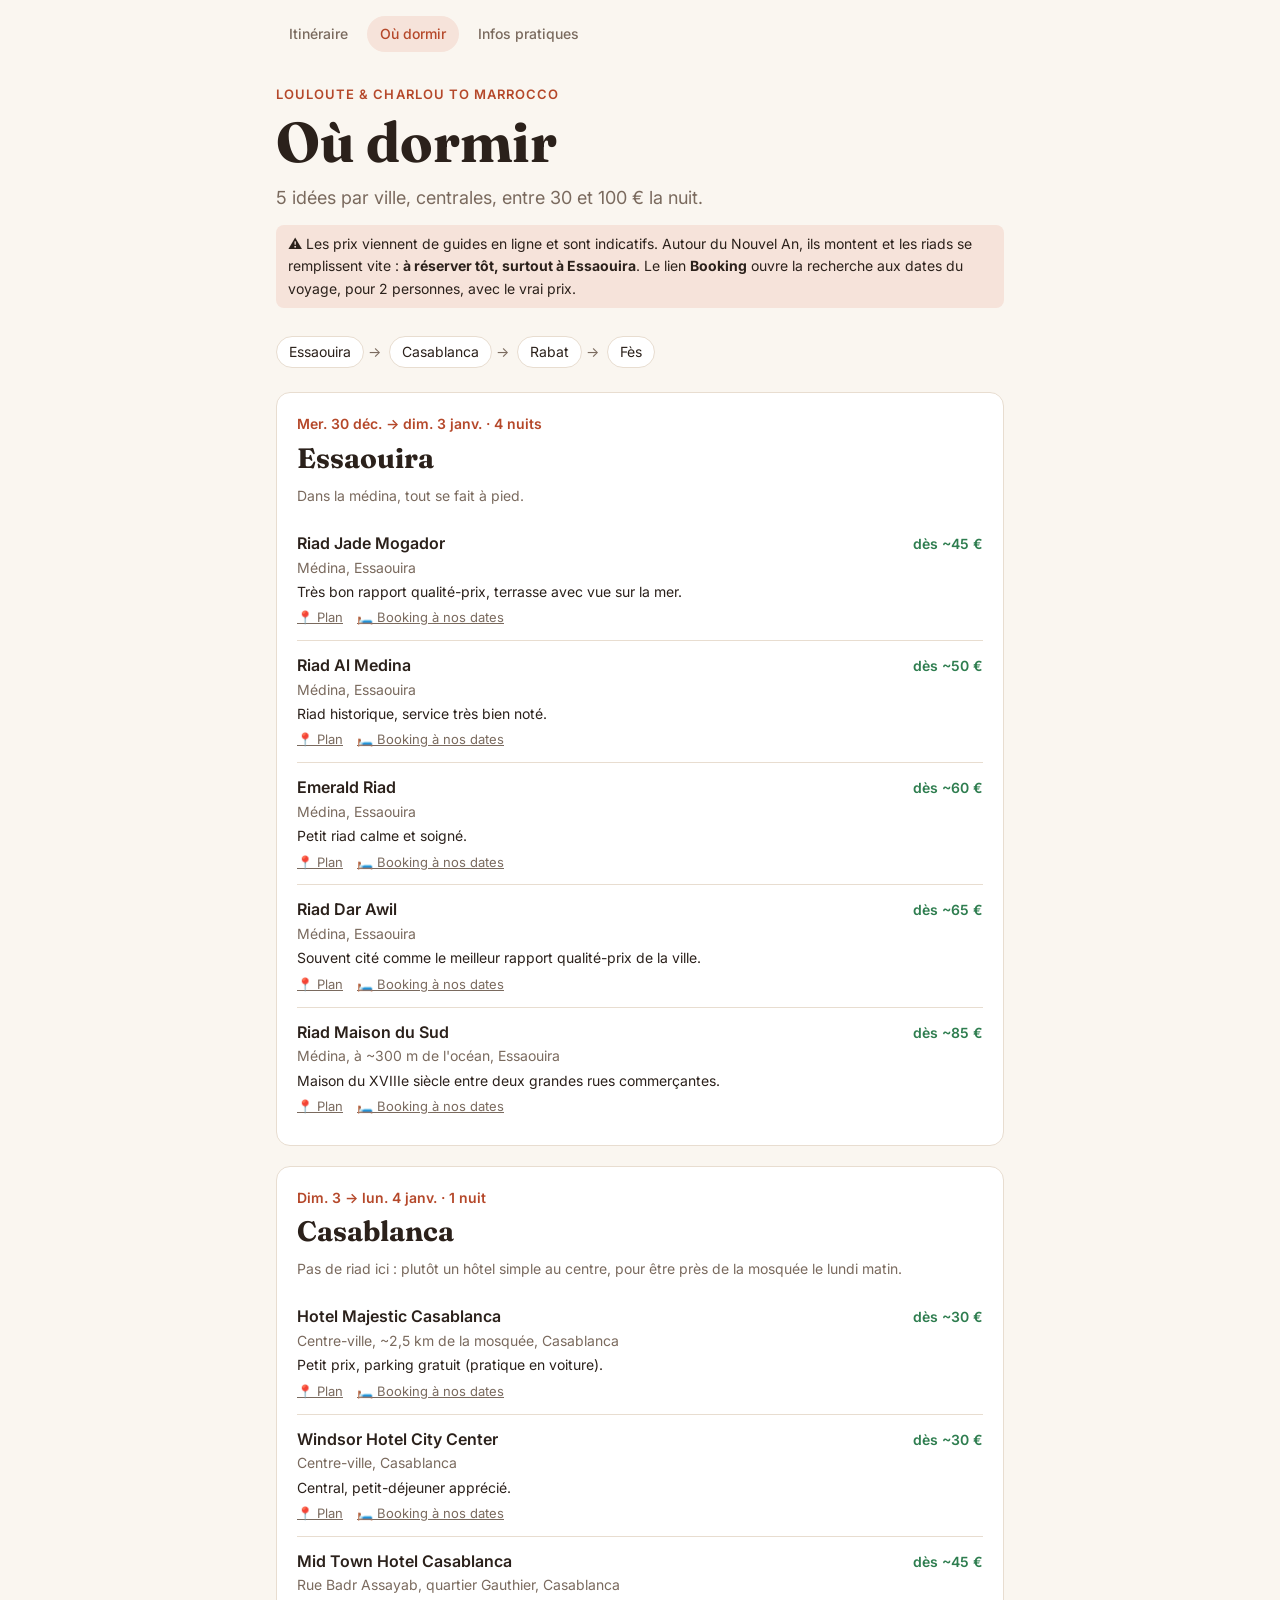
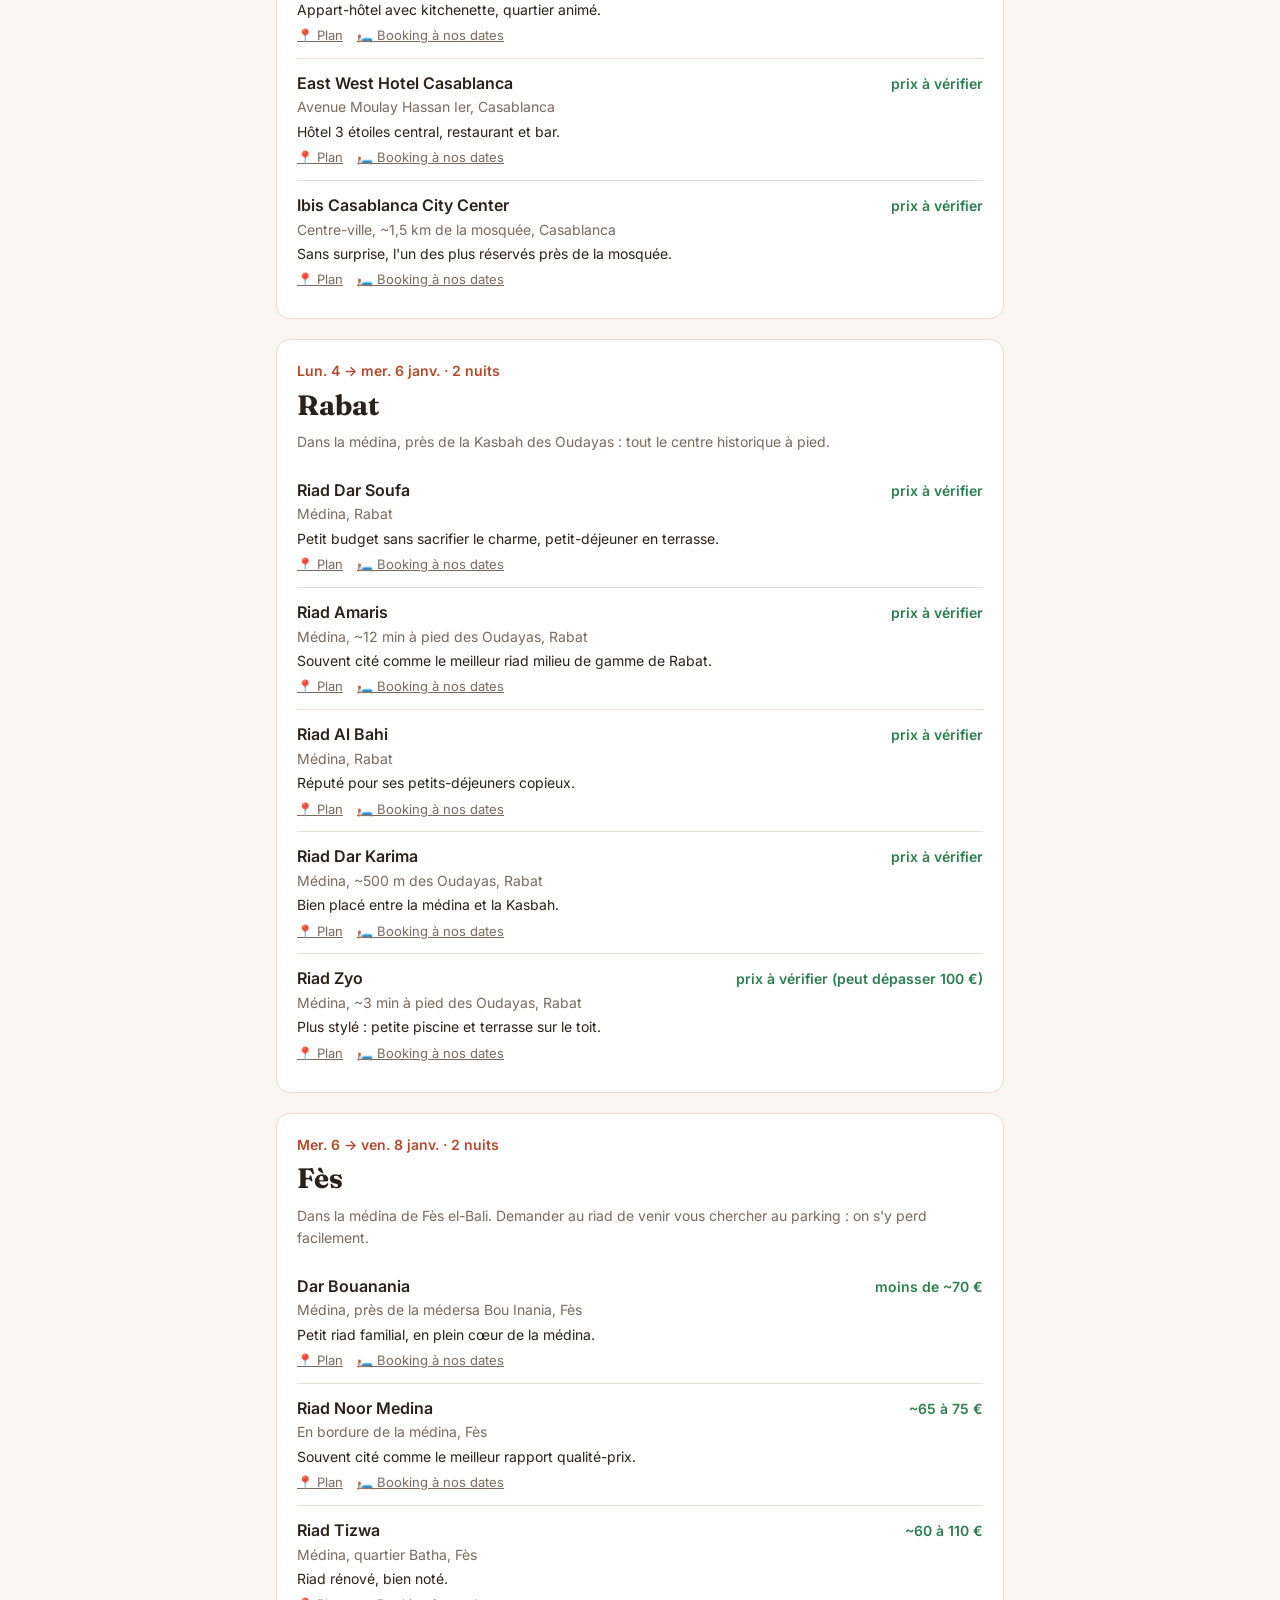
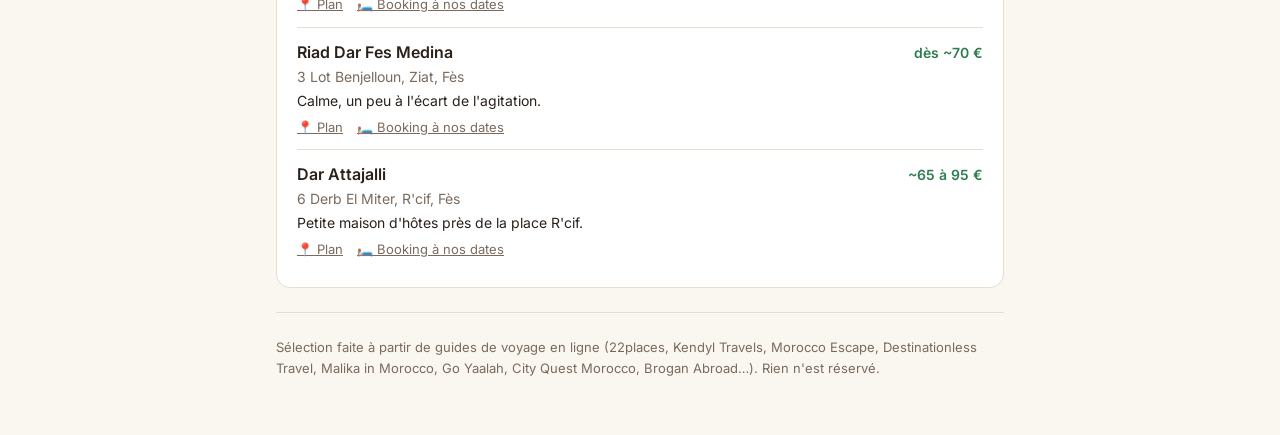
==== dormir.html @ de1e0fca "Page Où dormir : 5 hébergements par ville avec plan et recherche Booking aux dates du voyage Co-Auth" ====
<!doctype html>
<html lang="fr">
<head>
<meta charset="utf-8">
<meta name="viewport" content="width=device-width, initial-scale=1">
<title>Où dormir · Louloute &amp; Charlou</title>
<link rel="preconnect" href="https://fonts.googleapis.com">
<link rel="preconnect" href="https://fonts.gstatic.com" crossorigin>
<link href="https://fonts.googleapis.com/css2?family=Fraunces:opsz,wght@9..144,500;9..144,700&family=Inter:wght@400;500;600&display=swap" rel="stylesheet">
<link rel="stylesheet" href="style.css">
</head>
<body class="page">
<div class="wrap">

  <nav class="topnav">
    <a href="index.html">Itinéraire</a>
    <a href="dormir.html" aria-current="page">Où dormir</a>
    <a href="infos.html">Infos pratiques</a>
  </nav>

  <header>
    <div class="kicker">Louloute &amp; Charlou to Marrocco</div>
    <h1>Où dormir</h1>
    <p class="lead">5 idées par ville, centrales, entre 30 et 100 € la nuit.</p>
    <p class="warn">⚠️ Les prix viennent de guides en ligne et sont indicatifs. Autour du Nouvel An, ils montent et les riads se remplissent vite : <b>à réserver tôt, surtout à Essaouira</b>. Le lien <b>Booking</b> ouvre la recherche aux dates du voyage, pour 2 personnes, avec le vrai prix.</p>
    <ul class="route" id="cities"></ul>
  </header>

  <main id="list"></main>

  <footer>
    Sélection faite à partir de guides de voyage en ligne (22places, Kendyl Travels, Morocco Escape, Destinationless Travel, Malika in Morocco, Go Yaalah, City Quest Morocco, Brogan Abroad…). Rien n'est réservé.
  </footer>
</div>

<script>
(function () {
  var STAYS = [
    {
      id: 'essaouira', city: 'Essaouira', when: 'Mer. 30 déc. → dim. 3 janv. · 4 nuits', checkin: '2026-12-30', checkout: '2027-01-03',
      where: 'Dans la médina, tout se fait à pied.',
      hotels: [
        { name: 'Riad Jade Mogador', addr: 'Médina', price: 'dès ~45 €', why: 'Très bon rapport qualité-prix, terrasse avec vue sur la mer.' },
        { name: 'Riad Al Medina', addr: 'Médina', price: 'dès ~50 €', why: 'Riad historique, service très bien noté.' },
        { name: 'Emerald Riad', addr: 'Médina', price: 'dès ~60 €', why: 'Petit riad calme et soigné.' },
        { name: 'Riad Dar Awil', addr: 'Médina', price: 'dès ~65 €', why: 'Souvent cité comme le meilleur rapport qualité-prix de la ville.' },
        { name: 'Riad Maison du Sud', addr: 'Médina, à ~300 m de l\'océan', price: 'dès ~85 €', why: 'Maison du XVIIIe siècle entre deux grandes rues commerçantes.' }
      ]
    },
    {
      id: 'casablanca', city: 'Casablanca', when: 'Dim. 3 → lun. 4 janv. · 1 nuit', checkin: '2027-01-03', checkout: '2027-01-04',
      where: 'Pas de riad ici : plutôt un hôtel simple au centre, pour être près de la mosquée le lundi matin.',
      hotels: [
        { name: 'Hotel Majestic Casablanca', addr: 'Centre-ville, ~2,5 km de la mosquée', price: 'dès ~30 €', why: 'Petit prix, parking gratuit (pratique en voiture).' },
        { name: 'Windsor Hotel City Center', addr: 'Centre-ville', price: 'dès ~30 €', why: 'Central, petit-déjeuner apprécié.' },
        { name: 'Mid Town Hotel Casablanca', addr: 'Rue Badr Assayab, quartier Gauthier', price: 'dès ~45 €', why: 'Appart-hôtel avec kitchenette, quartier animé.' },
        { name: 'East West Hotel Casablanca', addr: 'Avenue Moulay Hassan Ier', price: 'prix à vérifier', why: 'Hôtel 3 étoiles central, restaurant et bar.' },
        { name: 'Ibis Casablanca City Center', addr: 'Centre-ville, ~1,5 km de la mosquée', price: 'prix à vérifier', why: 'Sans surprise, l\'un des plus réservés près de la mosquée.' }
      ]
    },
    {
      id: 'rabat', city: 'Rabat', when: 'Lun. 4 → mer. 6 janv. · 2 nuits', checkin: '2027-01-04', checkout: '2027-01-06',
      where: 'Dans la médina, près de la Kasbah des Oudayas : tout le centre historique à pied.',
      hotels: [
        { name: 'Riad Dar Soufa', addr: 'Médina', price: 'prix à vérifier', why: 'Petit budget sans sacrifier le charme, petit-déjeuner en terrasse.' },
        { name: 'Riad Amaris', addr: 'Médina, ~12 min à pied des Oudayas', price: 'prix à vérifier', why: 'Souvent cité comme le meilleur riad milieu de gamme de Rabat.' },
        { name: 'Riad Al Bahi', addr: 'Médina', price: 'prix à vérifier', why: 'Réputé pour ses petits-déjeuners copieux.' },
        { name: 'Riad Dar Karima', addr: 'Médina, ~500 m des Oudayas', price: 'prix à vérifier', why: 'Bien placé entre la médina et la Kasbah.' },
        { name: 'Riad Zyo', addr: 'Médina, ~3 min à pied des Oudayas', price: 'prix à vérifier (peut dépasser 100 €)', why: 'Plus stylé : petite piscine et terrasse sur le toit.' }
      ]
    },
    {
      id: 'fes', city: 'Fès', when: 'Mer. 6 → ven. 8 janv. · 2 nuits', checkin: '2027-01-06', checkout: '2027-01-08',
      where: 'Dans la médina de Fès el-Bali. Demander au riad de venir vous chercher au parking : on s\'y perd facilement.',
      hotels: [
        { name: 'Dar Bouanania', addr: 'Médina, près de la médersa Bou Inania', price: 'moins de ~70 €', why: 'Petit riad familial, en plein cœur de la médina.' },
        { name: 'Riad Noor Medina', addr: 'En bordure de la médina', price: '~65 à 75 €', why: 'Souvent cité comme le meilleur rapport qualité-prix.' },
        { name: 'Riad Tizwa', addr: 'Médina, quartier Batha', price: '~60 à 110 €', why: 'Riad rénové, bien noté.' },
        { name: 'Riad Dar Fes Medina', addr: '3 Lot Benjelloun, Ziat', price: 'dès ~70 €', why: 'Calme, un peu à l\'écart de l\'agitation.' },
        { name: 'Dar Attajalli', addr: '6 Derb El Miter, R\'cif', price: '~65 à 95 €', why: 'Petite maison d\'hôtes près de la place R\'cif.' }
      ]
    }
  ];

  var cities = document.getElementById('cities'), list = document.getElementById('list');
  STAYS.forEach(function (s) {
    cities.insertAdjacentHTML('beforeend', '<li><a href="#' + s.id + '">' + s.city + '</a></li>');
    var html = '<section class="card" id="' + s.id + '"><div class="dates">' + s.when + '</div><h2>' + s.city + '</h2>' +
      '<p class="meta">' + s.where + '</p><ul class="hotels">';
    s.hotels.forEach(function (h) {
      var q = h.name + ', ' + s.city + ', Maroc';
      var maps = 'https://www.google.com/maps/search/?api=1&query=' + encodeURIComponent(q);
      var booking = 'https://www.booking.com/searchresults.fr.html?ss=' + encodeURIComponent(h.name + ' ' + s.city) +
        '&checkin=' + s.checkin + '&checkout=' + s.checkout + '&group_adults=2&no_rooms=1&group_children=0';
      html += '<li><div class="row"><span class="name">' + h.name + '</span><span class="price">' + h.price + '</span></div>' +
        '<div class="addr">' + h.addr + ', ' + s.city + '</div>' +
        '<div class="why">' + h.why + '</div>' +
        '<div class="links"><a href="' + maps + '" target="_blank" rel="noopener">📍 Plan</a>' +
        '<a href="' + booking + '" target="_blank" rel="noopener">🛏️ Booking à nos dates</a></div></li>';
    });
    html += '</ul></section>';
    list.insertAdjacentHTML('beforeend', html);
  });
})();
</script>
</body>
</html>
---- style.css ----
:root {
  --bg: #faf6f0;
  --surface: #ffffff;
  --text: #2b211b;
  --muted: #7a6a5e;
  --line: #e8ddd0;
  --accent: #b5482a;      /* terre cuite */
  --accent-soft: #f6e3da;
  --blue: #2f6fa8;        /* bleu de Chefchaouen */
  --sea: #1f7a7a;
  --check: #2e7d4f;
}
@media (prefers-color-scheme: dark) {
  :root:not([data-theme="light"]) {
    --bg: #1b1714; --surface: #25201c; --text: #f1e9e1; --muted: #b3a597;
    --line: #3a322c; --accent: #e07a5a; --accent-soft: #3a2620;
    --blue: #7fb0e0; --sea: #5fc0c0; --check: #6fcf97;
  }
}
:root[data-theme="dark"] {
  --bg: #1b1714; --surface: #25201c; --text: #f1e9e1; --muted: #b3a597;
  --line: #3a322c; --accent: #e07a5a; --accent-soft: #3a2620;
  --blue: #7fb0e0; --sea: #5fc0c0; --check: #6fcf97;
}

* { box-sizing: border-box; }
body { margin: 0; background: var(--bg); color: var(--text); font: 16px/1.6 Inter, system-ui, sans-serif; }
.wrap { max-width: 760px; margin: 0 auto; padding: 0 16px; }

header { padding: 56px 0 24px; }
.kicker { color: var(--accent); font-weight: 600; letter-spacing: .08em; text-transform: uppercase; font-size: 13px; }
h1 { font-family: Fraunces, Georgia, serif; font-size: clamp(36px, 8vw, 56px); line-height: 1.05; margin: 8px 0 12px; }
.lead { color: var(--muted); font-size: 18px; margin: 0; }

.route { display: flex; flex-wrap: wrap; gap: 6px 4px; align-items: center; margin: 28px 0 0; padding: 0; list-style: none; font-size: 14px; }
.route li { display: flex; align-items: center; gap: 4px; }
.route a { color: var(--text); text-decoration: none; background: var(--surface); border: 1px solid var(--line); border-radius: 999px; padding: 4px 12px; }
.route a:hover { border-color: var(--accent); }
.route li + li::before { content: "→"; color: var(--muted); margin-right: 4px; }

/* Carte */
#map { height: 340px; border-radius: 14px; border: 1px solid var(--line); margin: 0 0 8px; background: var(--surface); }
.map-note { color: var(--muted); font-size: 13px; margin: 0 0 16px; }
.map-pin { width: 24px; height: 24px; border-radius: 50%; background: #b5482a; color: #fff; font: 600 12px/24px Inter, system-ui, sans-serif; text-align: center; border: 2px solid #fff; box-shadow: 0 1px 4px rgba(0,0,0,.4); }
.map-pin.short { background: #7a6a5e; }

.warn { background: var(--accent-soft); border-radius: 8px; padding: 8px 12px; font-size: 14px; margin: 12px 0 0; }

/* Barre de sélection */
.toolbar { position: sticky; top: 0; z-index: 5; background: var(--bg); border-bottom: 1px solid var(--line); padding: 10px 0; margin-bottom: 24px; display: flex; flex-wrap: wrap; gap: 8px 16px; align-items: center; font-size: 14px; }
.toolbar .total { font-weight: 600; }
.toolbar label { display: flex; gap: 6px; align-items: center; cursor: pointer; color: var(--muted); }
.toolbar button { margin-left: auto; }
button.link { background: none; border: 0; color: var(--muted); font: inherit; text-decoration: underline; cursor: pointer; padding: 0; }

/* Étapes */
.stop { position: relative; padding-left: 28px; margin: 0 0 8px; }
.stop::before { content: ""; position: absolute; left: 7px; top: 10px; bottom: -8px; width: 2px; background: var(--line); }
.stop:last-of-type::before { display: none; }
.dot { position: absolute; left: 0; top: 6px; width: 16px; height: 16px; border-radius: 50%; background: var(--c, var(--accent)); border: 3px solid var(--bg); box-shadow: 0 0 0 1px var(--c, var(--accent)); }

.card { background: var(--surface); border: 1px solid var(--line); border-radius: 14px; padding: 20px 20px 16px; margin-bottom: 16px; }
.dates { color: var(--c, var(--accent)); font-weight: 600; font-size: 14px; }
.title-row { display: flex; flex-wrap: wrap; align-items: baseline; justify-content: space-between; gap: 4px 12px; }
h2 { font-family: Fraunces, Georgia, serif; font-size: 28px; margin: 2px 0 4px; }
.meta { color: var(--muted); font-size: 14px; margin: 0 0 12px; }
.badge { display: inline-block; background: var(--accent-soft); color: var(--accent); font-size: 13px; font-weight: 600; border-radius: 6px; padding: 2px 8px; margin: 0 0 8px; }
h3 { font-size: 13px; text-transform: uppercase; letter-spacing: .06em; color: var(--muted); margin: 16px 0 6px; display: flex; justify-content: space-between; gap: 8px; }
h3 .count { text-transform: none; letter-spacing: 0; font-weight: 500; }

/* Note */
.rating { display: flex; align-items: center; gap: 8px; font-size: 13px; color: var(--muted); margin: 4px 0 8px; }
.pips { display: inline-flex; gap: 3px; }
.pips i { width: 10px; height: 10px; border-radius: 50%; background: var(--line); }
.pips i.on { background: var(--c, var(--accent)); }

/* Checklist */
ul.see { list-style: none; margin: 0; padding: 0; }
ul.see li { margin: 2px 0; }
ul.see label { display: flex; gap: 10px; align-items: flex-start; padding: 6px 8px; margin: 0 -8px; border-radius: 8px; cursor: pointer; }
ul.see label:hover { background: var(--bg); }
ul.see input { width: 18px; height: 18px; margin: 3px 0 0; flex: none; accent-color: var(--check); cursor: pointer; }
ul.see input:checked + span b { color: var(--check); }
ul.see b { font-weight: 600; }
ul.see .stars, .legend .stars { flex: none; margin-left: auto; padding-left: 8px; color: #d4a017; letter-spacing: 1px; font-size: 14px; white-space: nowrap; }
ul.see .stars.s1 { opacity: .7; }
.legend { display: flex; flex-wrap: wrap; gap: 4px 16px; color: var(--muted); font-size: 13px; margin: 0 0 16px; }
.legend .stars { margin: 0 4px 0 0; padding: 0; }
ul.see .links { display: flex; gap: 14px; margin: -4px 0 4px 28px; font-size: 13px; }
ul.see .links a { color: var(--muted); text-decoration: none; }
ul.see .links a:hover { color: var(--accent); text-decoration: underline; }
body.only-picked ul.see li:not(.picked) { display: none; }
body.only-picked .card h3.empty, body.only-picked .card h3.empty + ul.see { display: none; }

/* Photos */
.photo-btn { margin-top: 14px; background: var(--bg); border: 1px solid var(--line); color: var(--text); border-radius: 999px; padding: 6px 14px; font: 500 14px Inter, system-ui, sans-serif; cursor: pointer; }
.photo-btn:hover { border-color: var(--c, var(--accent)); }
.gallery { display: none; margin-top: 12px; }
.gallery.open { display: block; }
.strip { display: flex; gap: 8px; overflow-x: auto; scroll-snap-type: x mandatory; padding-bottom: 6px; }
.strip figure { margin: 0; flex: 0 0 78%; max-width: 420px; scroll-snap-align: start; }
.strip img { width: 100%; aspect-ratio: 4 / 3; object-fit: cover; border-radius: 10px; display: block; background: var(--line); cursor: zoom-in; }
.strip figcaption { font-size: 11px; color: var(--muted); margin-top: 2px; white-space: nowrap; overflow: hidden; text-overflow: ellipsis; }
.strip figcaption a { color: inherit; }
.gallery .msg { color: var(--muted); font-size: 14px; }

/* Agrandissement */
.lightbox { position: fixed; inset: 0; background: rgba(0,0,0,.9); display: none; align-items: center; justify-content: center; z-index: 20; padding: 16px; cursor: zoom-out; }
.lightbox.open { display: flex; }
.lightbox img { max-width: 100%; max-height: 100%; border-radius: 8px; }

.travel { display: flex; gap: 8px; align-items: baseline; color: var(--muted); font-size: 14px; margin: -4px 0 20px; padding-left: 4px; }
.travel strong { color: var(--text); font-weight: 600; }

footer { color: var(--muted); font-size: 13px; padding: 24px 0 56px; border-top: 1px solid var(--line); margin-top: 24px; }
footer a { color: inherit; }

/* ---------- Menu entre les pages ---------- */
.topnav { display: flex; gap: 6px; padding: 16px 0 0; flex-wrap: wrap; }
.topnav a { color: var(--muted); text-decoration: none; font-size: 14px; font-weight: 500; padding: 6px 12px; border-radius: 999px; border: 1px solid transparent; }
.topnav a:hover { color: var(--text); border-color: var(--line); }
.topnav a[aria-current="page"] { color: var(--accent); background: var(--accent-soft); }
.topnav + header { padding-top: 32px; }

/* ---------- Compte à rebours / jour du voyage ---------- */
.countdown { margin: 24px 0 0; background: var(--surface); border: 1px solid var(--line); border-radius: 14px; padding: 16px 20px; display: flex; flex-wrap: wrap; align-items: center; gap: 8px 20px; }
.countdown .big { font-family: Fraunces, Georgia, serif; font-size: 34px; font-weight: 700; color: var(--accent); line-height: 1; }
.countdown .small { color: var(--muted); font-size: 14px; }
.countdown .bar { flex: 1 1 100%; height: 6px; background: var(--line); border-radius: 3px; overflow: hidden; }
.countdown .bar i { display: block; height: 100%; background: var(--accent); }
.countdown a { color: var(--accent); font-weight: 600; font-size: 14px; }

.stop.today .card { border: 2px solid var(--accent); box-shadow: 0 4px 18px rgba(181,72,42,.15); }
.today-badge { display: inline-block; background: var(--accent); color: #fff; font-size: 12px; font-weight: 600; border-radius: 6px; padding: 2px 8px; margin-left: 8px; vertical-align: middle; }

/* ---------- Météo ---------- */
.weather { margin: 4px 0 8px; }
.weather .wtitle { font-size: 12px; color: var(--muted); margin-bottom: 4px; }
.weather .days { display: grid; grid-template-columns: repeat(7, minmax(0, 1fr)); gap: 4px; }
.weather .day { text-align: center; background: var(--bg); border-radius: 8px; padding: 4px 2px; font-size: 12px; line-height: 1.3; border: 1px solid transparent; }
.weather .day.here { border-color: var(--accent); }
.weather .ico { font-size: 18px; display: block; }
.weather .max { font-weight: 600; }
.weather .min { color: var(--muted); }
.weather .rain { color: var(--blue); font-size: 11px; }

/* ---------- Pages secondaires ---------- */
.page h2 { margin-top: 0; }
.page section.card { margin-bottom: 20px; }
table.vocab { width: 100%; border-collapse: collapse; font-size: 15px; }
table.vocab td, table.vocab th { text-align: left; padding: 7px 8px; border-bottom: 1px solid var(--line); vertical-align: top; }
table.vocab th { font-size: 12px; text-transform: uppercase; letter-spacing: .06em; color: var(--muted); font-weight: 600; }
table.vocab td:nth-child(2) { font-weight: 600; color: var(--accent); }
table.vocab td:nth-child(3) { color: var(--muted); font-size: 13px; }
.converter { display: flex; flex-wrap: wrap; gap: 10px; align-items: center; margin: 8px 0; }
.converter input { width: 120px; font: 600 18px Inter, system-ui, sans-serif; padding: 8px 10px; border-radius: 8px; border: 1px solid var(--line); background: var(--bg); color: var(--text); }
.converter .eq { color: var(--muted); }
.rate-grid { display: grid; grid-template-columns: repeat(auto-fill, minmax(140px, 1fr)); gap: 6px; margin-top: 12px; font-size: 14px; }
.rate-grid div { background: var(--bg); border-radius: 8px; padding: 6px 10px; }
.sos { display: grid; grid-template-columns: repeat(auto-fill, minmax(160px, 1fr)); gap: 8px; }
.sos a { display: block; background: var(--bg); border-radius: 10px; padding: 10px 12px; color: var(--text); text-decoration: none; border: 1px solid var(--line); }
.sos a b { display: block; font-family: Fraunces, Georgia, serif; font-size: 26px; color: var(--accent); }
.timeline { list-style: none; padding: 0; margin: 0; }
.timeline li { display: grid; grid-template-columns: 96px 1fr; gap: 12px; padding: 10px 0; border-bottom: 1px solid var(--line); }
.timeline .when { font-weight: 600; color: var(--accent); font-size: 14px; }
.timeline .where { display: inline-block; font-size: 12px; background: var(--accent-soft); color: var(--accent); border-radius: 6px; padding: 0 6px; margin-left: 4px; }
.hotels { list-style: none; padding: 0; margin: 0; }
.hotels li { padding: 12px 0; border-bottom: 1px solid var(--line); }
.hotels li:last-child { border-bottom: 0; }
.hotels .name { font-weight: 600; }
.hotels .price { color: var(--check); font-weight: 600; font-size: 14px; white-space: nowrap; }
.hotels .addr { color: var(--muted); font-size: 14px; }
.hotels .why { font-size: 14px; margin-top: 2px; }
.hotels .links { display: flex; gap: 14px; font-size: 13px; margin-top: 4px; }
.hotels .links a { color: var(--muted); }
.hotels .row { display: flex; justify-content: space-between; gap: 12px; align-items: baseline; }
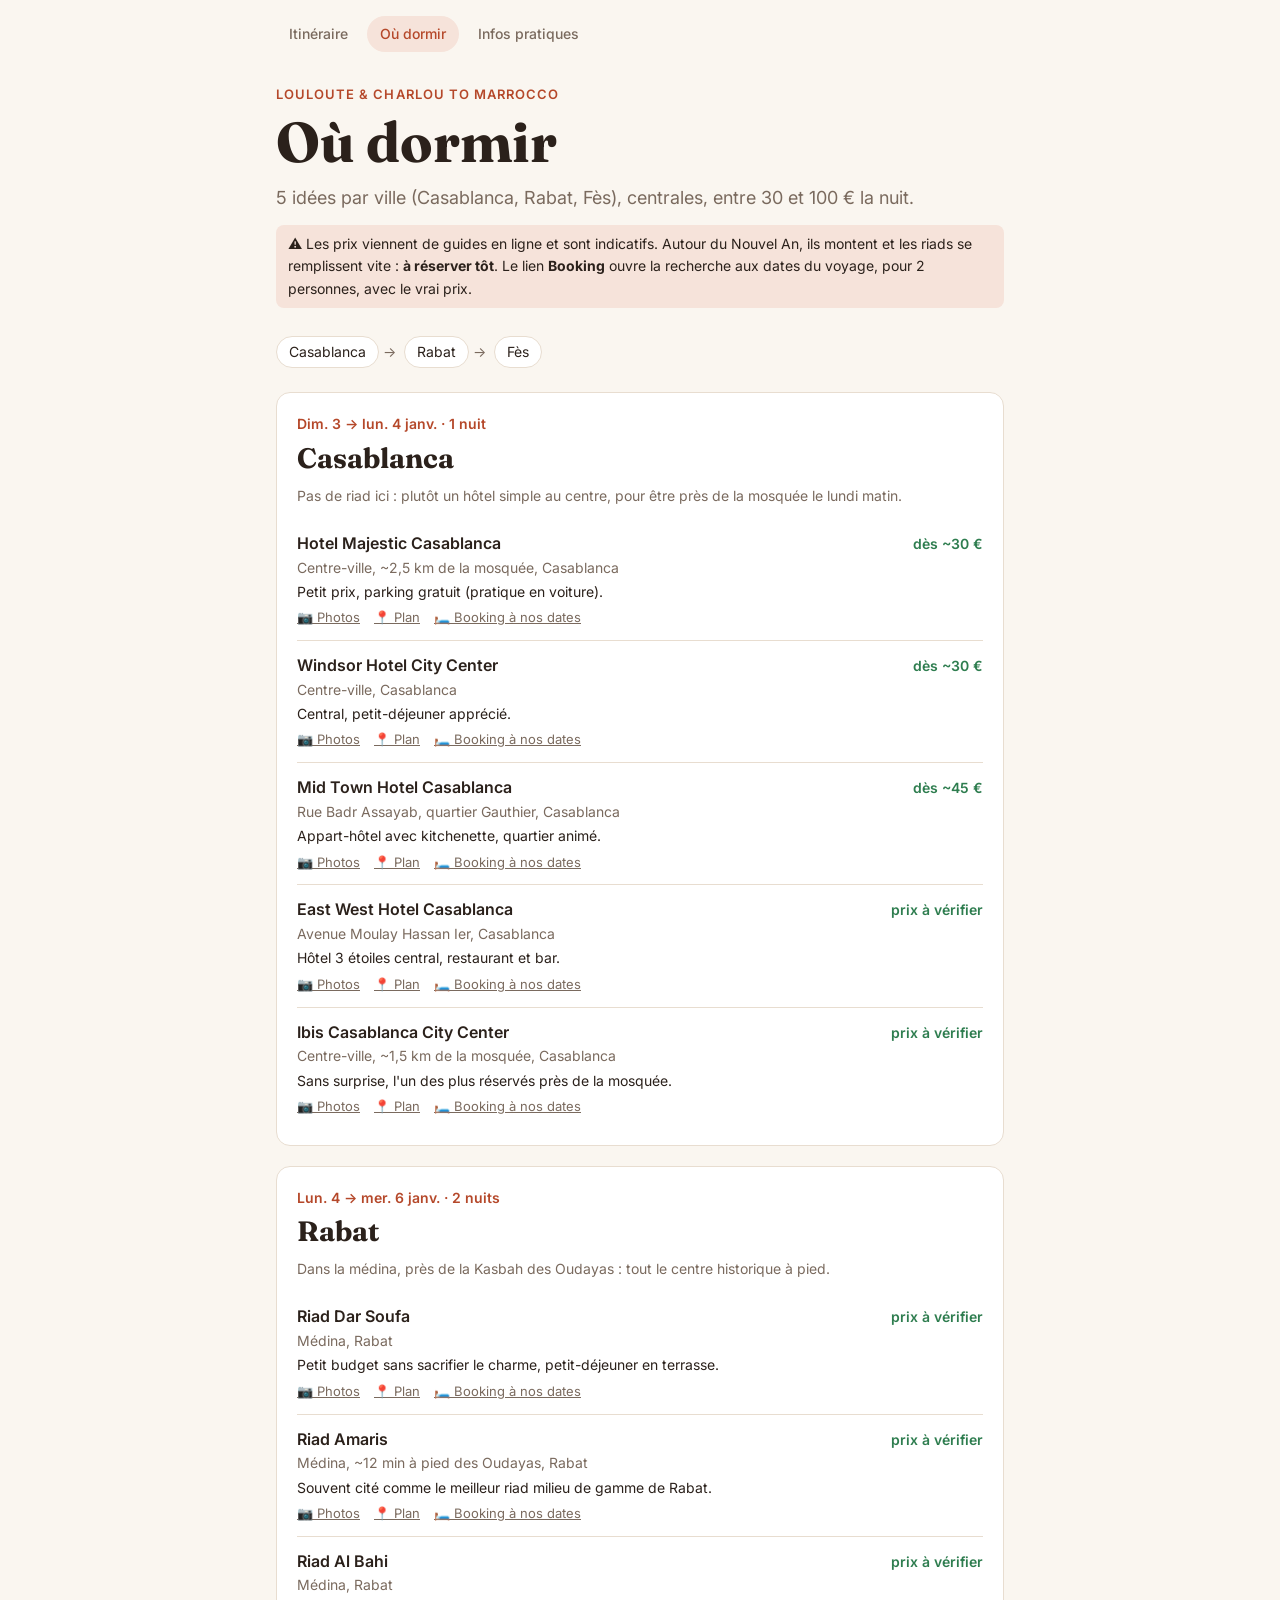
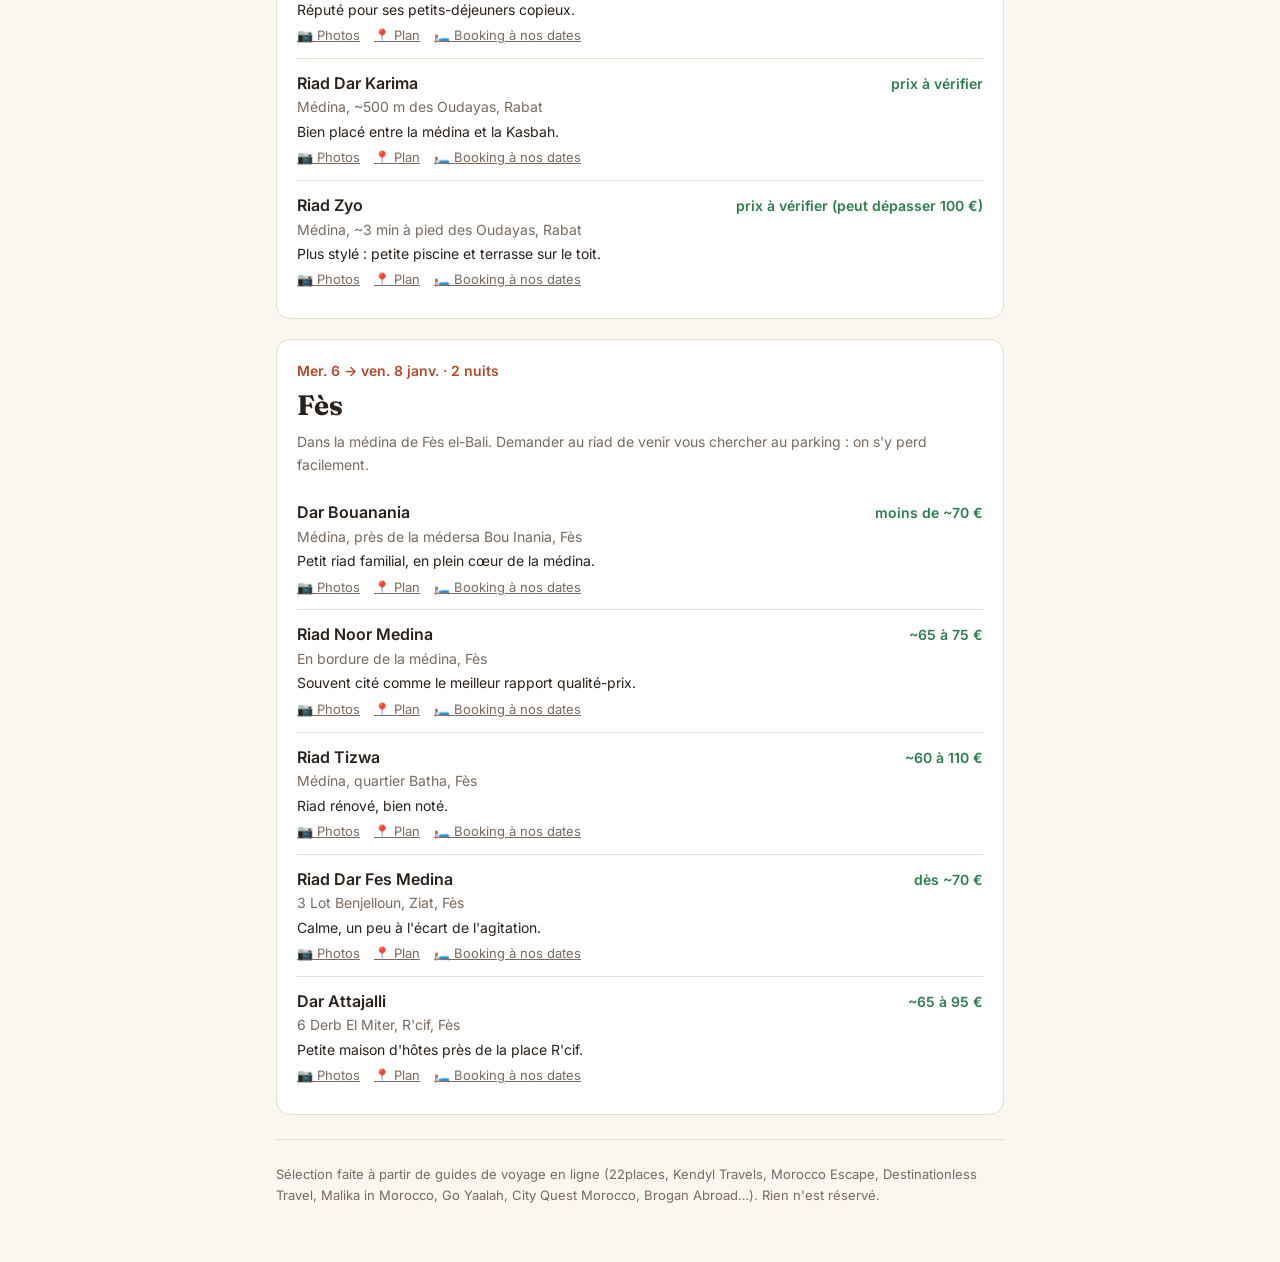
==== commit 3ef3d2b1: "Double checklist Charles/Louise, visites triées par intérêt, nouveau titre, podcasts, Où dormir sans" ====
--- a/dormir.html
+++ b/dormir.html
@@ -21,8 +21,8 @@
   <header>
     <div class="kicker">Louloute &amp; Charlou to Marrocco</div>
     <h1>Où dormir</h1>
-    <p class="lead">5 idées par ville, centrales, entre 30 et 100 € la nuit.</p>
-    <p class="warn">⚠️ Les prix viennent de guides en ligne et sont indicatifs. Autour du Nouvel An, ils montent et les riads se remplissent vite : <b>à réserver tôt, surtout à Essaouira</b>. Le lien <b>Booking</b> ouvre la recherche aux dates du voyage, pour 2 personnes, avec le vrai prix.</p>
+    <p class="lead">5 idées par ville (Casablanca, Rabat, Fès), centrales, entre 30 et 100 € la nuit.</p>
+    <p class="warn">⚠️ Les prix viennent de guides en ligne et sont indicatifs. Autour du Nouvel An, ils montent et les riads se remplissent vite : <b>à réserver tôt</b>. Le lien <b>Booking</b> ouvre la recherche aux dates du voyage, pour 2 personnes, avec le vrai prix.</p>
     <ul class="route" id="cities"></ul>
   </header>
 
@@ -36,17 +36,6 @@
 <script>
 (function () {
   var STAYS = [
-    {
-      id: 'essaouira', city: 'Essaouira', when: 'Mer. 30 déc. → dim. 3 janv. · 4 nuits', checkin: '2026-12-30', checkout: '2027-01-03',
-      where: 'Dans la médina, tout se fait à pied.',
-      hotels: [
-        { name: 'Riad Jade Mogador', addr: 'Médina', price: 'dès ~45 €', why: 'Très bon rapport qualité-prix, terrasse avec vue sur la mer.' },
-        { name: 'Riad Al Medina', addr: 'Médina', price: 'dès ~50 €', why: 'Riad historique, service très bien noté.' },
-        { name: 'Emerald Riad', addr: 'Médina', price: 'dès ~60 €', why: 'Petit riad calme et soigné.' },
-        { name: 'Riad Dar Awil', addr: 'Médina', price: 'dès ~65 €', why: 'Souvent cité comme le meilleur rapport qualité-prix de la ville.' },
-        { name: 'Riad Maison du Sud', addr: 'Médina, à ~300 m de l\'océan', price: 'dès ~85 €', why: 'Maison du XVIIIe siècle entre deux grandes rues commerçantes.' }
-      ]
-    },
     {
       id: 'casablanca', city: 'Casablanca', when: 'Dim. 3 → lun. 4 janv. · 1 nuit', checkin: '2027-01-03', checkout: '2027-01-04',
       where: 'Pas de riad ici : plutôt un hôtel simple au centre, pour être près de la mosquée le lundi matin.',
@@ -90,12 +79,14 @@
     s.hotels.forEach(function (h) {
       var q = h.name + ', ' + s.city + ', Maroc';
       var maps = 'https://www.google.com/maps/search/?api=1&query=' + encodeURIComponent(q);
+      var photos = 'https://www.google.com/search?tbm=isch&q=' + encodeURIComponent(h.name + ' ' + s.city);
       var booking = 'https://www.booking.com/searchresults.fr.html?ss=' + encodeURIComponent(h.name + ' ' + s.city) +
         '&checkin=' + s.checkin + '&checkout=' + s.checkout + '&group_adults=2&no_rooms=1&group_children=0';
       html += '<li><div class="row"><span class="name">' + h.name + '</span><span class="price">' + h.price + '</span></div>' +
         '<div class="addr">' + h.addr + ', ' + s.city + '</div>' +
         '<div class="why">' + h.why + '</div>' +
-        '<div class="links"><a href="' + maps + '" target="_blank" rel="noopener">📍 Plan</a>' +
+        '<div class="links"><a href="' + photos + '" target="_blank" rel="noopener">📷 Photos</a>' +
+        '<a href="' + maps + '" target="_blank" rel="noopener">📍 Plan</a>' +
         '<a href="' + booking + '" target="_blank" rel="noopener">🛏️ Booking à nos dates</a></div></li>';
     });
     html += '</ul></section>';
--- a/style.css
+++ b/style.css
@@ -77,16 +77,12 @@
 /* Checklist */
 ul.see { list-style: none; margin: 0; padding: 0; }
 ul.see li { margin: 2px 0; }
-ul.see label { display: flex; gap: 10px; align-items: flex-start; padding: 6px 8px; margin: 0 -8px; border-radius: 8px; cursor: pointer; }
-ul.see label:hover { background: var(--bg); }
-ul.see input { width: 18px; height: 18px; margin: 3px 0 0; flex: none; accent-color: var(--check); cursor: pointer; }
-ul.see input:checked + span b { color: var(--check); }
 ul.see b { font-weight: 600; }
 ul.see .stars, .legend .stars { flex: none; margin-left: auto; padding-left: 8px; color: #d4a017; letter-spacing: 1px; font-size: 14px; white-space: nowrap; }
 ul.see .stars.s1 { opacity: .7; }
 .legend { display: flex; flex-wrap: wrap; gap: 4px 16px; color: var(--muted); font-size: 13px; margin: 0 0 16px; }
 .legend .stars { margin: 0 4px 0 0; padding: 0; }
-ul.see .links { display: flex; gap: 14px; margin: -4px 0 4px 28px; font-size: 13px; }
+ul.see .links { display: flex; gap: 14px; margin: -4px 0 4px 56px; font-size: 13px; }
 ul.see .links a { color: var(--muted); text-decoration: none; }
 ul.see .links a:hover { color: var(--accent); text-decoration: underline; }
 body.only-picked ul.see li:not(.picked) { display: none; }
@@ -109,7 +105,7 @@
 .lightbox.open { display: flex; }
 .lightbox img { max-width: 100%; max-height: 100%; border-radius: 8px; }
 
-.travel { display: flex; gap: 8px; align-items: baseline; color: var(--muted); font-size: 14px; margin: -4px 0 20px; padding-left: 4px; }
+.travel { display: flex; gap: 8px; align-items: baseline; color: var(--muted); font-size: 16px; margin: -4px 0 20px; padding-left: 4px; }
 .travel strong { color: var(--text); font-weight: 600; }
 
 footer { color: var(--muted); font-size: 13px; padding: 24px 0 56px; border-top: 1px solid var(--line); margin-top: 24px; }
@@ -174,3 +170,34 @@
 .hotels .links { display: flex; gap: 14px; font-size: 13px; margin-top: 4px; }
 .hotels .links a { color: var(--muted); }
 .hotels .row { display: flex; justify-content: space-between; gap: 12px; align-items: baseline; }
+
+/* ---------- Saisie du code secret ---------- */
+.code-form { display: flex; gap: 6px; align-items: center; flex-wrap: wrap; flex-basis: 100%; }
+.code-form[hidden] { display: none; }
+.code-form input { font: 15px Inter, system-ui, sans-serif; padding: 6px 10px; border-radius: 8px; border: 1px solid var(--line); background: var(--surface); color: var(--text); width: 180px; }
+.code-form button { font: 600 14px Inter, system-ui, sans-serif; padding: 6px 14px; border-radius: 8px; border: 0; background: var(--accent); color: #fff; cursor: pointer; }
+.code-form .code-msg { color: var(--muted); font-size: 13px; }
+
+/* ---------- Titre ---------- */
+h1 + .kicker { margin: 0 0 14px; font-size: 14px; }
+
+/* ---------- Double checklist (carrés Charles, ronds Louise) ---------- */
+:root { --charles: #2f6fa8; --louise: #c2410c; }
+@media (prefers-color-scheme: dark) { :root:not([data-theme="light"]) { --charles: #7fb0e0; --louise: #f08a5d; } }
+:root[data-theme="dark"] { --charles: #7fb0e0; --louise: #f08a5d; }
+ul.see .row2 { display: flex; gap: 10px; align-items: flex-start; padding: 6px 8px; margin: 0 -8px; border-radius: 8px; }
+ul.see li.both .row2 { background: var(--accent-soft); }
+ul.see .boxes { display: flex; gap: 6px; flex: none; margin-top: 2px; }
+input.box-c, input.box-l { appearance: none; -webkit-appearance: none; width: 20px; height: 20px; margin: 0; border: 2px solid; background: transparent; cursor: pointer; display: inline-grid; place-content: center; flex: none; }
+input.box-c { border-color: var(--charles); border-radius: 4px; }
+input.box-l { border-color: var(--louise); border-radius: 50%; }
+input.box-c:checked { background: var(--charles); }
+input.box-l:checked { background: var(--louise); }
+input.box-c:checked::after, input.box-l:checked::after { content: "✓"; color: #fff; font: 700 13px/1 Inter, system-ui, sans-serif; }
+input.box-c:disabled, input.box-l:disabled { cursor: default; vertical-align: -4px; }
+ul.see .txt { flex: 1; }
+ul.see li.both .txt b::after { content: " 💞"; }
+.mini-c { color: var(--charles); }
+.mini-l { color: var(--louise); }
+.who-legend { display: flex; flex-wrap: wrap; gap: 6px 18px; align-items: center; background: var(--surface); border: 1px solid var(--line); border-radius: 12px; padding: 12px 16px; margin: 0 0 12px; font-size: 14px; }
+.who-legend span { display: inline-flex; gap: 6px; align-items: center; }
